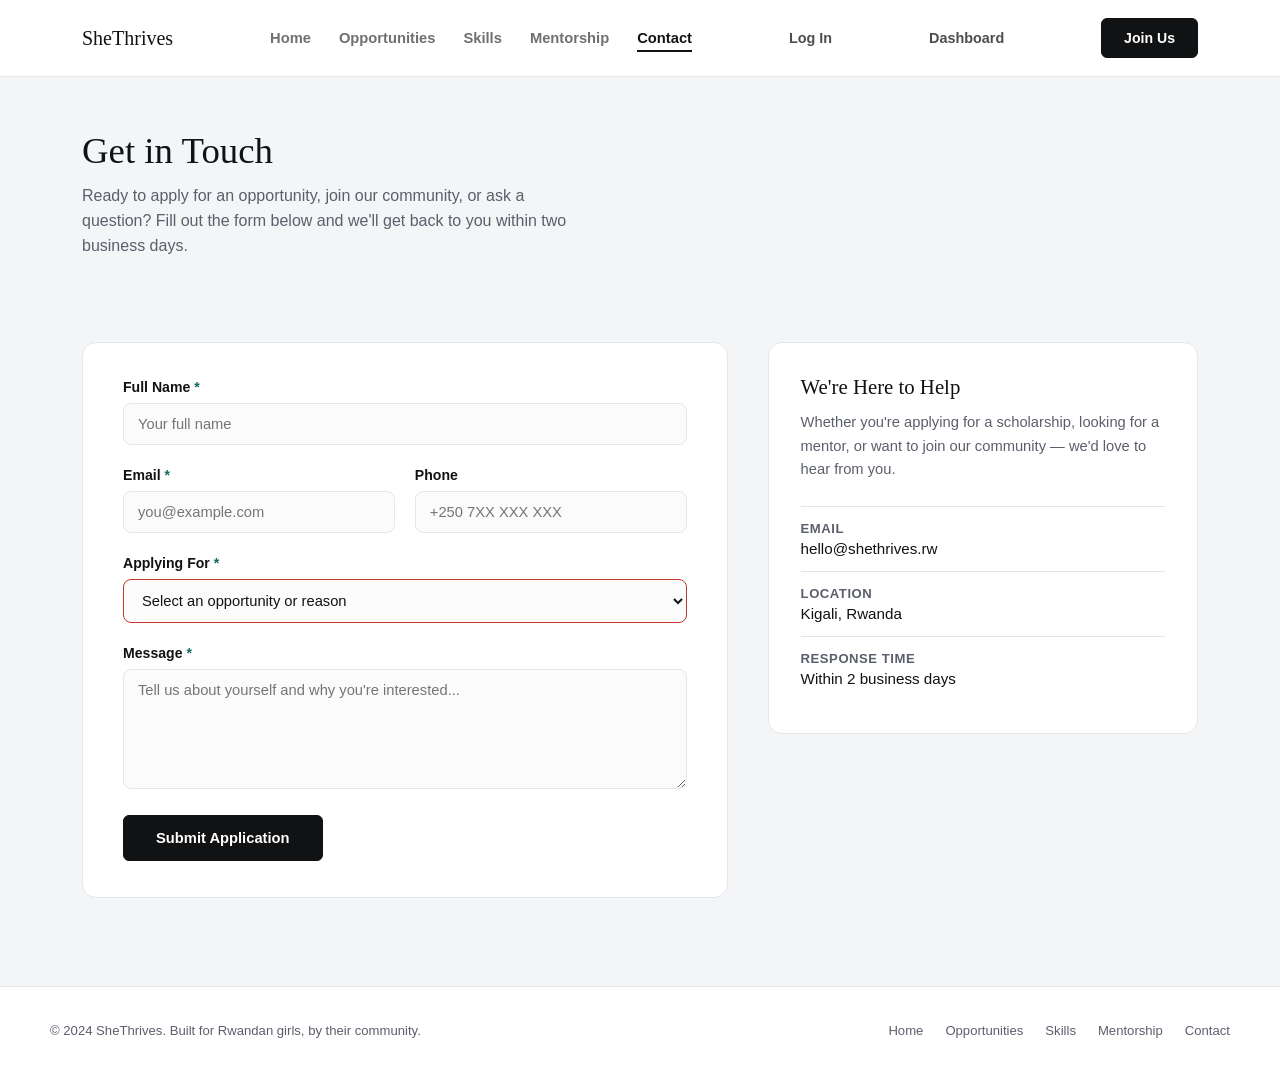
==== contact.html @ 821912ec "Add login page and dashboard, connect site navigation Adds a login page and a light-themed app-shell" ====
<!DOCTYPE html>
<html lang="en">
<head>
<meta charset="UTF-8">
<meta name="viewport" content="width=device-width, initial-scale=1.0">
<title>Contact &amp; Apply — SheThrives</title>
<link rel="stylesheet" href="contact.css">
<script src="contact.js" defer></script>
</head>
<body>

<header>
  <div class="nav">
    <a href="index.html" class="logo">SheThrives</a>
    <ul class="nav-links">
      <li><a href="index.html">Home</a></li>
      <li><a href="opportunities.html">Opportunities</a></li>
      <li><a href="skills.html">Skills</a></li>
      <li><a href="mentorship.html">Mentorship</a></li>
      <li><a href="contact.html" aria-current="page">Contact</a></li>
    </ul>
    <a href="login.html" class="login-link">Log In</a>
    <a href="dashboard.html" class="login-link">Dashboard</a>
    <a href="contact.html" class="join-btn">Join Us</a>
  </div>
</header>

<section class="page-head">
  <div class="wrap">
    <h1>Get in Touch</h1>
    <p>Ready to apply for an opportunity, join our community, or ask a question? Fill out the form below and we'll get back to you within two business days.</p>
  </div>
</section>

<main>
  <div class="wrap contact-layout">

    <form class="contact-form" id="contactForm" novalidate>
      <div class="form-row">
        <label for="fullName">Full Name <span class="req">*</span></label>
        <input type="text" id="fullName" name="fullName" required autocomplete="name" placeholder="Your full name">
      </div>

      <div class="form-row two-col">
        <div>
          <label for="email">Email <span class="req">*</span></label>
          <input type="email" id="email" name="email" required autocomplete="email" placeholder="you@example.com">
        </div>
        <div>
          <label for="phone">Phone</label>
          <input type="tel" id="phone" name="phone" autocomplete="tel" placeholder="+250 7XX XXX XXX">
        </div>
      </div>

      <div class="form-row">
        <label for="applyingFor">Applying For <span class="req">*</span></label>
        <select id="applyingFor" name="applyingFor" required>
          <option value="">Select an opportunity or reason</option>
          <option value="General Inquiry">General Inquiry</option>
          <option value="Join the Community">Join the Community</option>
          <option value="National Coding Challenge">National Coding Challenge</option>
          <option value="STEM Excellence Grant">STEM Excellence Grant</option>
          <option value="Business Leadership Intern">Business Leadership Intern</option>
          <option value="Google Women Techmakers Scholarship 2024">Google Women Techmakers Scholarship 2024</option>
          <option value="Product Design Internship at Irembo">Product Design Internship at Irembo</option>
          <option value="Women in Tech Leadership Summit">Women in Tech Leadership Summit</option>
          <option value="Kigali Innovation Hackathon 2024">Kigali Innovation Hackathon 2024</option>
          <option value="Mentorship Session">Mentorship Session</option>
          <option value="Other">Other</option>
        </select>
      </div>

      <div class="form-row">
        <label for="message">Message <span class="req">*</span></label>
        <textarea id="message" name="message" rows="5" required placeholder="Tell us about yourself and why you're interested..."></textarea>
      </div>

      <button type="submit" class="btn-solid">Submit Application</button>
    </form>

    <aside class="contact-info">
      <div class="info-card">
        <h2>We're Here to Help</h2>
        <p>Whether you're applying for a scholarship, looking for a mentor, or want to join our community — we'd love to hear from you.</p>
        <ul class="info-list">
          <li>
            <strong>Email</strong>
            <span>hello@shethrives.rw</span>
          </li>
          <li>
            <strong>Location</strong>
            <span>Kigali, Rwanda</span>
          </li>
          <li>
            <strong>Response time</strong>
            <span>Within 2 business days</span>
          </li>
        </ul>
      </div>
    </aside>

  </div>

  <div class="form-success" id="formSuccess" hidden>
    <div class="success-box">
      <h2>Thank you!</h2>
      <p>Your application has been received. We'll be in touch soon.</p>
      <a href="index.html" class="btn-outline">Back to Home</a>
    </div>
  </div>
</main>

<footer>
  <div class="footer-wrap">
    <p>© 2024 SheThrives. Built for Rwandan girls, by their community.</p>
    <ul class="footer-links">
      <li><a href="index.html">Home</a></li>
      <li><a href="opportunities.html">Opportunities</a></li>
      <li><a href="skills.html">Skills</a></li>
      <li><a href="mentorship.html">Mentorship</a></li>
      <li><a href="contact.html">Contact</a></li>
    </ul>
  </div>
</footer>

</body>
</html>
---- contact.css ----
:root{
    --ink:#111214;
    --paper:#ffffff;
    --section-bg:#f4f5f7;
    --teal:#1f8f83;
    --teal-dark:#146b62;
    --muted:#5b5f6b;
    --line:#e4e6ea;
    --radius:14px;
  }
  *{box-sizing:border-box;}
  body{
    margin:0;
    font-family:"Helvetica Neue", Arial, sans-serif;
    color:var(--ink);
    background:var(--paper);
    -webkit-font-smoothing:antialiased;
  }
  h1,h2,h3{font-family:Georgia,"Times New Roman",serif;margin:0;font-weight:400;}
  a{color:inherit;text-decoration:none;}
  button,input,select,textarea{font-family:inherit;}
  .wrap{max-width:1180px;margin:0 auto;padding:0 32px;}

  header{border-bottom:1px solid var(--line);background:var(--paper);position:sticky;top:0;z-index:10;}
  .nav{display:flex;align-items:center;justify-content:space-between;gap:24px;padding:18px 32px;max-width:1180px;margin:0 auto;}
  .logo{font-family:Georgia,serif;font-size:1.25rem;white-space:nowrap;}
  .nav-links{display:flex;gap:28px;list-style:none;margin:0;padding:0;font-size:0.92rem;font-weight:600;}
  .nav-links a{opacity:0.6;transition:opacity .15s ease;padding-bottom:4px;border-bottom:2px solid transparent;}
  .nav-links a:hover, .nav-links a:focus-visible{opacity:1;}
  .nav-links a[aria-current="page"]{opacity:1;border-bottom-color:var(--ink);}
  .join-btn{background:var(--ink);color:#fff;padding:11px 22px;border-radius:6px;font-size:0.88rem;font-weight:600;border:1px solid var(--ink);white-space:nowrap;transition:background .15s ease,color .15s ease;}
  .join-btn:hover, .join-btn:focus-visible{background:#fff;color:var(--ink);}
  .login-link{font-size:0.9rem;font-weight:600;opacity:0.75;transition:opacity .15s ease;}
  .login-link:hover, .login-link:focus-visible{opacity:1;}

  .page-head{padding:52px 24px 36px;background:var(--section-bg);}
  .page-head h1{font-size:2.3rem;margin-bottom:12px;}
  .page-head p{color:var(--muted);font-size:1rem;max-width:56ch;line-height:1.55;margin:0;}

  main{padding:48px 24px 88px;background:var(--section-bg);position:relative;}

  .contact-layout{
    display:grid;
    grid-template-columns:1.2fr 0.8fr;
    gap:40px;
    align-items:start;
  }

  .contact-form{
    background:#fff;
    border:1px solid var(--line);
    border-radius:var(--radius);
    padding:36px 40px;
  }
  .form-row{margin-bottom:22px;}
  .form-row.two-col{
    display:grid;
    grid-template-columns:1fr 1fr;
    gap:20px;
  }
  .form-row label{
    display:block;
    font-size:0.88rem;
    font-weight:600;
    margin-bottom:8px;
  }
  .req{color:var(--teal-dark);}
  .form-row input,
  .form-row select,
  .form-row textarea{
    width:100%;
    border:1px solid var(--line);
    border-radius:8px;
    padding:12px 14px;
    font-size:0.92rem;
    color:var(--ink);
    background:#fbfbfc;
    transition:border-color .15s ease;
  }
  .form-row input:focus,
  .form-row select:focus,
  .form-row textarea:focus{
    outline:none;
    border-color:var(--teal);
    background:#fff;
  }
  .form-row textarea{resize:vertical;min-height:120px;}
  .form-row input:invalid:not(:placeholder-shown),
  .form-row select:invalid:not(:placeholder-shown),
  .form-row textarea:invalid:not(:placeholder-shown){
    border-color:#c0392b;
  }

  .btn-solid{
    background:var(--ink);
    color:#fff;
    padding:14px 32px;
    border-radius:6px;
    font-weight:600;
    font-size:0.92rem;
    border:1px solid var(--ink);
    cursor:pointer;
    transition:background .15s ease;
  }
  .btn-solid:hover{background:#000;}
  .btn-outline{
    display:inline-block;
    background:transparent;
    color:var(--teal-dark);
    padding:13px 28px;
    border-radius:6px;
    border:1.5px solid var(--teal);
    font-weight:600;
    font-size:0.92rem;
    transition:background .15s ease, color .15s ease;
  }
  .btn-outline:hover{background:var(--teal);color:#fff;}

  .contact-info{position:sticky;top:90px;}
  .info-card{
    background:#fff;
    border:1px solid var(--line);
    border-radius:var(--radius);
    padding:32px;
  }
  .info-card h2{font-size:1.3rem;margin-bottom:12px;}
  .info-card > p{color:var(--muted);font-size:0.92rem;line-height:1.6;margin:0 0 24px;}
  .info-list{list-style:none;padding:0;margin:0;}
  .info-list li{
    padding:14px 0;
    border-top:1px solid var(--line);
    display:flex;
    flex-direction:column;
    gap:4px;
  }
  .info-list strong{font-size:0.82rem;text-transform:uppercase;letter-spacing:0.04em;color:var(--muted);}
  .info-list span{font-size:0.95rem;}

  .form-success{
    position:absolute;
    inset:0;
    background:rgba(244,245,247,0.95);
    display:flex;
    align-items:center;
    justify-content:center;
    padding:24px;
  }
  .form-success[hidden]{display:none;}
  .success-box{
    background:#fff;
    border:1px solid var(--line);
    border-radius:var(--radius);
    padding:48px 56px;
    text-align:center;
    max-width:480px;
  }
  .success-box h2{font-size:1.6rem;margin-bottom:12px;}
  .success-box p{color:var(--muted);margin:0 0 24px;line-height:1.55;}

  footer{background:#fff;border-top:1px solid var(--line);padding:36px 24px;}
  .footer-wrap{max-width:1180px;margin:0 auto;display:flex;justify-content:space-between;align-items:center;flex-wrap:wrap;gap:16px;}
  .footer-wrap p{margin:0;font-size:0.82rem;color:var(--muted);}
  .footer-links{display:flex;gap:22px;list-style:none;padding:0;margin:0;font-size:0.82rem;flex-wrap:wrap;}
  .footer-links a{color:var(--muted);}
  .footer-links a:hover{color:var(--ink);}

  :focus-visible{outline:2px solid var(--teal-dark);outline-offset:2px;}
  @media (prefers-reduced-motion: reduce){*{transition:none !important;}}

  @media (max-width:900px){
    .nav-links{display:none;}
    .nav{padding:16px 20px;}
    .contact-layout{grid-template-columns:1fr;}
    .contact-info{position:static;}
    .form-row.two-col{grid-template-columns:1fr;}
    .contact-form{padding:28px 24px;}
    .page-head h1{font-size:1.8rem;}
  }
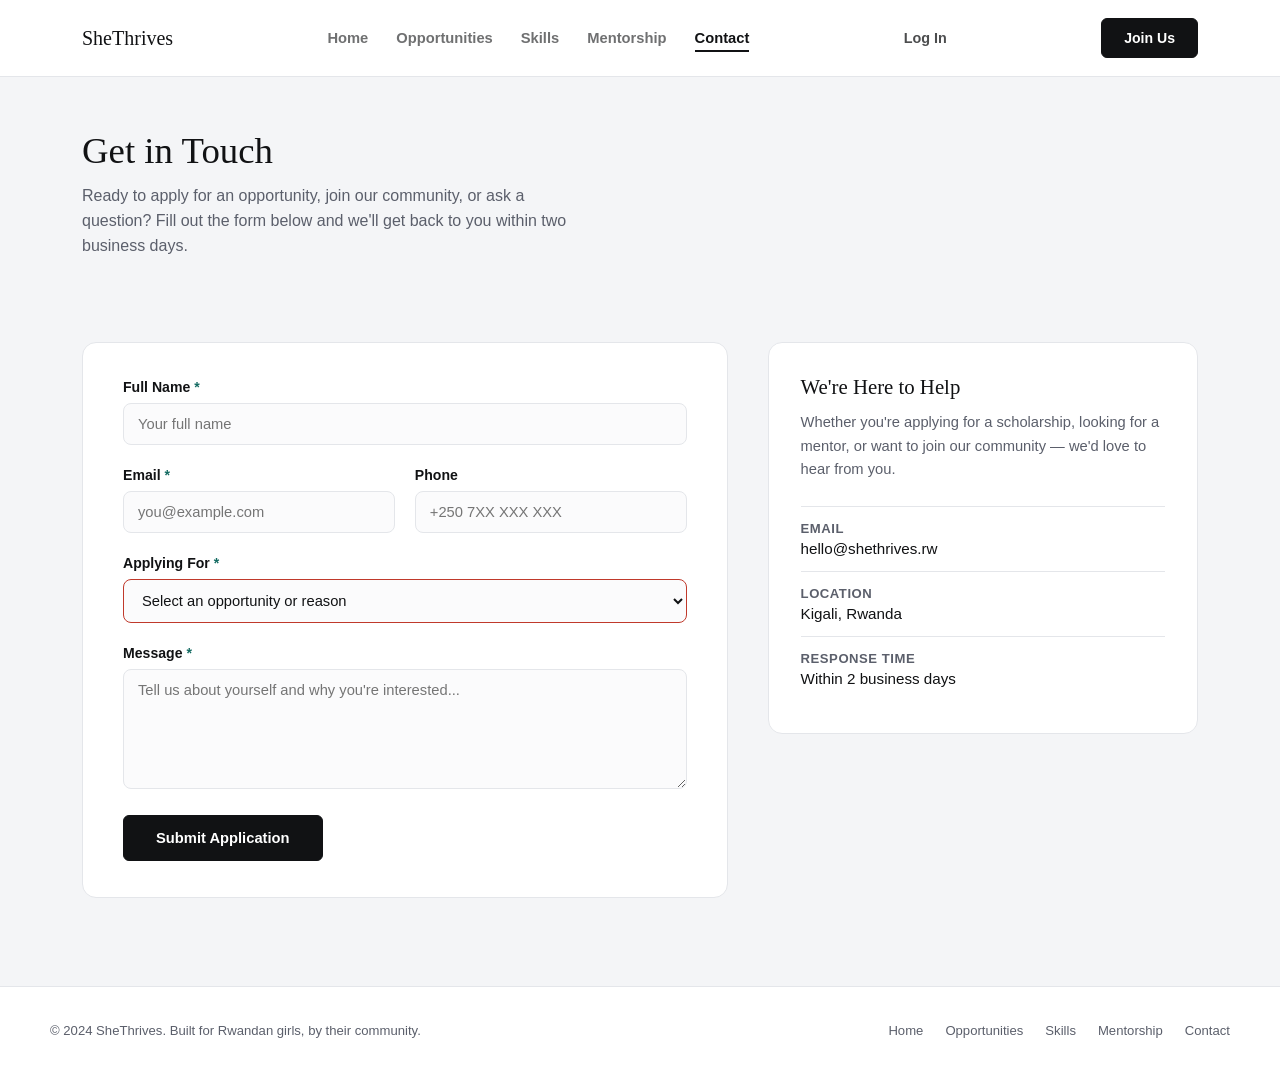
==== commit 07706324: "remove the dashboard" ====
--- a/contact.html
+++ b/contact.html
@@ -20,7 +20,6 @@
       <li><a href="contact.html" aria-current="page">Contact</a></li>
     </ul>
     <a href="login.html" class="login-link">Log In</a>
-    <a href="dashboard.html" class="login-link">Dashboard</a>
     <a href="contact.html" class="join-btn">Join Us</a>
   </div>
 </header>
